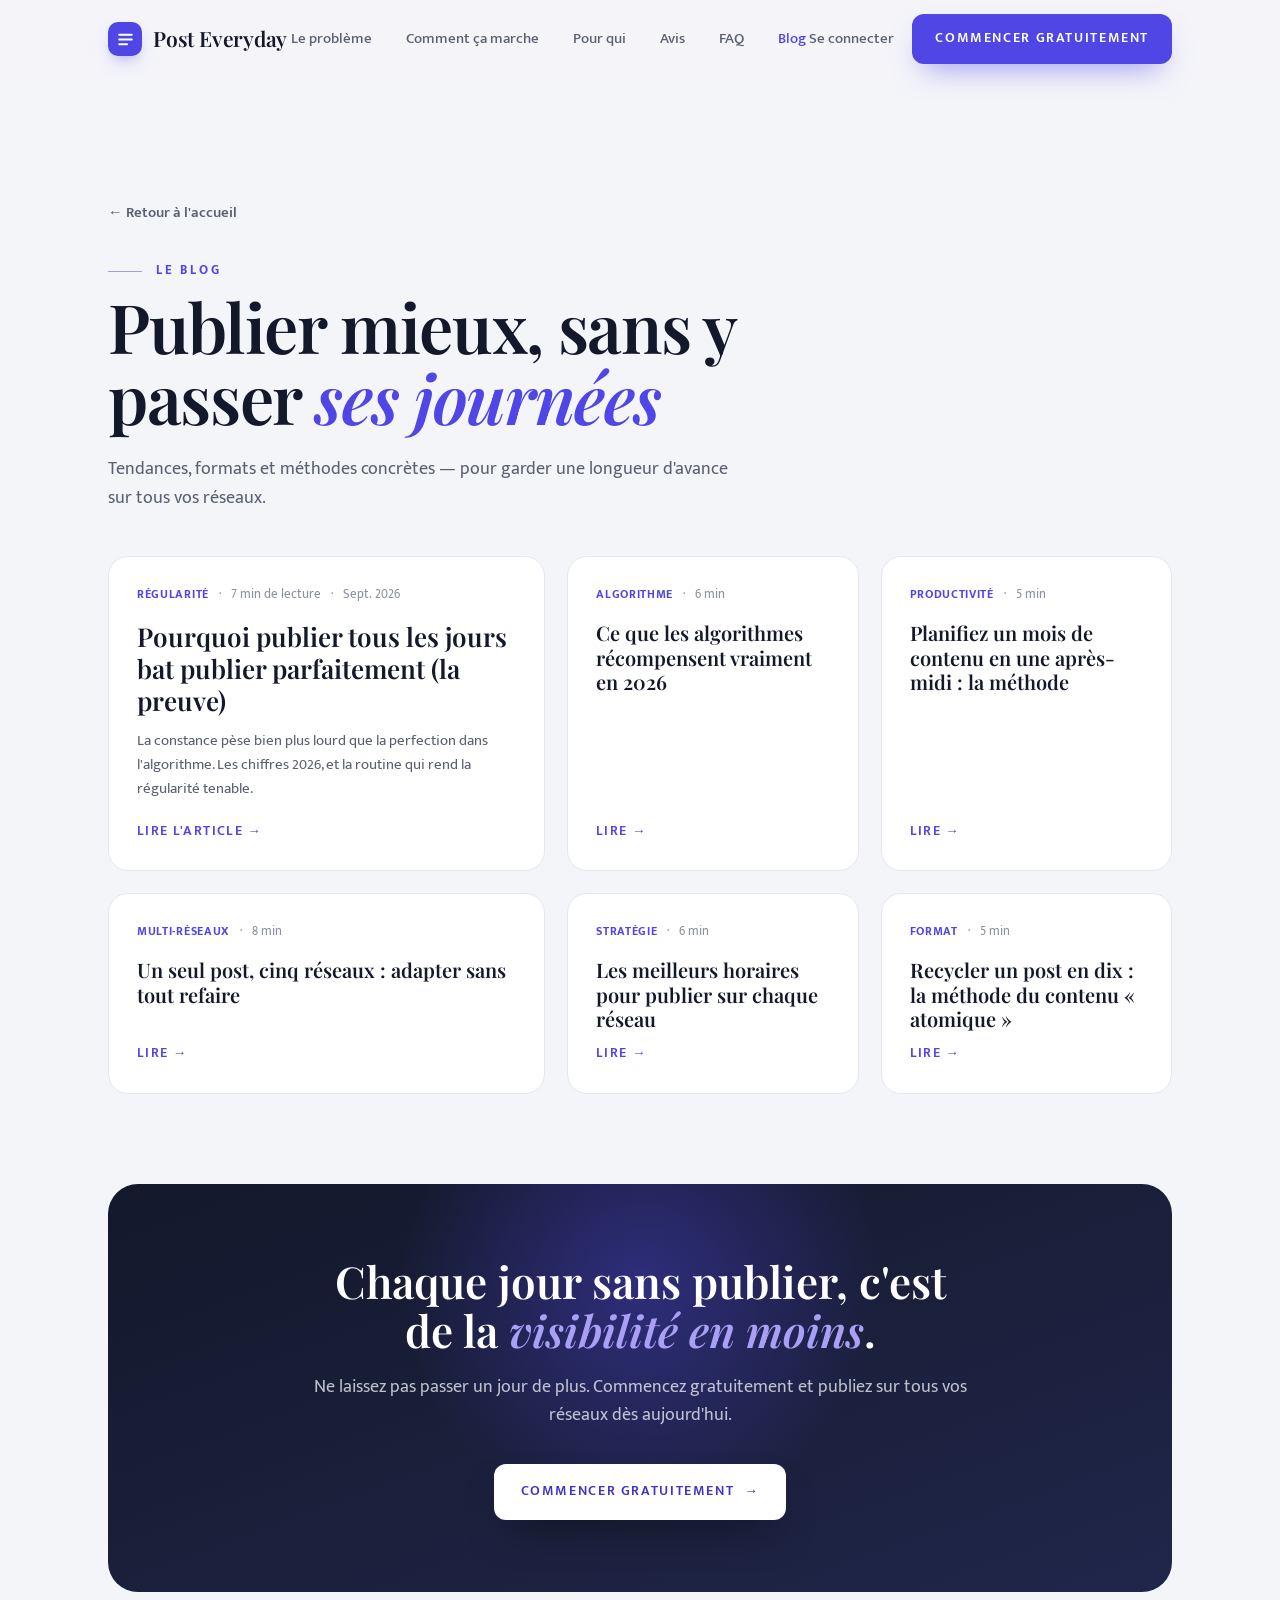
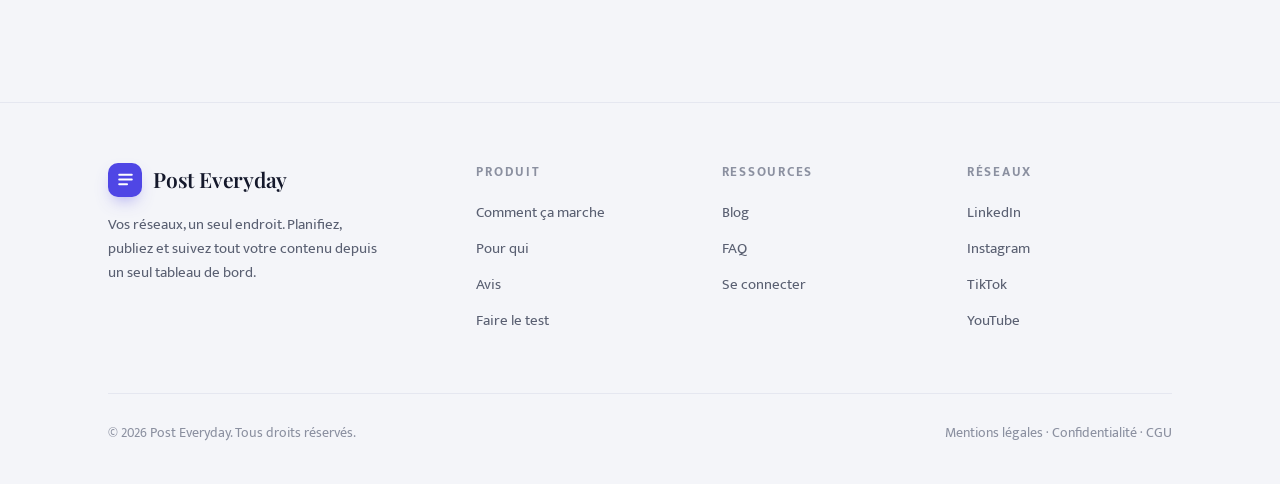
==== blog.html @ 92d1ff45 "Blog: page dediee blog.html + CSS partage (styles.css)" ====
<!DOCTYPE html>
<html lang="fr">
<head>
<meta charset="UTF-8" />
<meta name="viewport" content="width=device-width, initial-scale=1.0" />
<title>Le blog | Post Everyday</title>
<meta name="description" content="Tendances, formats et méthodes concrètes pour publier mieux sur tous vos réseaux — sans y passer vos journées. Le blog de Post Everyday." />
<link rel="preconnect" href="https://fonts.googleapis.com">
<link rel="preconnect" href="https://fonts.gstatic.com" crossorigin>
<link href="https://fonts.googleapis.com/css2?family=Playfair+Display:ital,wght@0,400;0,500;0,600;0,700;1,400;1,500;1,600&family=Mukta+Mahee:wght@300;400;500;600;700&display=swap" rel="stylesheet">
<link rel="stylesheet" href="styles.css" />
</head>
<body>

<!-- NAVBAR -->
<header class="nav" id="nav">
  <div class="wrap nav-inner">
    <a href="index.html" class="logo">
      <span class="mark"><svg viewBox="0 0 24 24" fill="none"><path d="M4 12h16M4 6h16M4 18h10" stroke="currentColor" stroke-width="2.4" stroke-linecap="round"/></svg></span>
      Post Everyday
    </a>
    <nav class="links">
      <a href="index.html#freins">Le problème</a>
      <a href="index.html#comment">Comment ça marche</a>
      <a href="index.html#pourqui">Pour qui</a>
      <a href="index.html#avis">Avis</a>
      <a href="index.html#faq">FAQ</a>
      <a href="blog.html" class="active">Blog</a>
    </nav>
    <div class="nav-cta">
      <a href="https://planning.meninbot.com/" class="login" style="font-size:15px;color:var(--muted);font-weight:500">Se connecter</a>
      <a href="https://planning.meninbot.com/" class="btn btn-primary">Commencer gratuitement</a>
    </div>
  </div>
</header>

<!-- BLOG -->
<main class="page-main">
  <div class="wrap">
    <a href="index.html" class="back-link">← Retour à l'accueil</a>

    <div class="blog-head">
      <span class="eyebrow">Le blog</span>
      <h1 class="title">Publier mieux, sans y passer <em>ses journées</em></h1>
      <p class="lead">Tendances, formats et méthodes concrètes — pour garder une longueur d'avance sur tous vos réseaux.</p>
    </div>

    <div class="blog-page-grid">
      <div class="bcard feat">
        <div class="bmeta"><span class="cat">Régularité</span> · <span>7 min de lecture</span> · <span>Sept. 2026</span></div>
        <h3>Pourquoi publier tous les jours bat publier parfaitement (la preuve)</h3>
        <p>La constance pèse bien plus lourd que la perfection dans l'algorithme. Les chiffres 2026, et la routine qui rend la régularité tenable.</p>
        <a href="#" class="read">Lire l'article →</a>
      </div>
      <div class="bcard">
        <div class="bmeta"><span class="cat">Algorithme</span> · <span>6 min</span></div>
        <h3>Ce que les algorithmes récompensent vraiment en 2026</h3>
        <a href="#" class="read" style="margin-top:auto">Lire →</a>
      </div>
      <div class="bcard">
        <div class="bmeta"><span class="cat">Productivité</span> · <span>5 min</span></div>
        <h3>Planifiez un mois de contenu en une après-midi : la méthode</h3>
        <a href="#" class="read" style="margin-top:auto">Lire →</a>
      </div>
      <div class="bcard">
        <div class="bmeta"><span class="cat">Multi-réseaux</span> · <span>8 min</span></div>
        <h3>Un seul post, cinq réseaux : adapter sans tout refaire</h3>
        <a href="#" class="read" style="margin-top:auto">Lire →</a>
      </div>
      <div class="bcard">
        <div class="bmeta"><span class="cat">Stratégie</span> · <span>6 min</span></div>
        <h3>Les meilleurs horaires pour publier sur chaque réseau</h3>
        <a href="#" class="read" style="margin-top:auto">Lire →</a>
      </div>
      <div class="bcard">
        <div class="bmeta"><span class="cat">Format</span> · <span>5 min</span></div>
        <h3>Recycler un post en dix : la méthode du contenu « atomique »</h3>
        <a href="#" class="read" style="margin-top:auto">Lire →</a>
      </div>
    </div>
  </div>
</main>

<!-- FINAL CTA -->
<section class="final">
  <div class="wrap">
    <div class="final-card">
      <div class="glow2"></div>
      <div class="inner">
        <h2>Chaque jour sans publier, c'est de la <em>visibilité en moins</em>.</h2>
        <p>Ne laissez pas passer un jour de plus. Commencez gratuitement et publiez sur tous vos réseaux dès aujourd'hui.</p>
        <a href="https://planning.meninbot.com/" class="btn btn-primary">Commencer gratuitement <span class="arrow">→</span></a>
      </div>
    </div>
  </div>
</section>

<!-- FOOTER -->
<footer>
  <div class="wrap">
    <div class="foot-top">
      <div class="foot-brand">
        <a href="index.html" class="logo">
          <span class="mark"><svg viewBox="0 0 24 24" fill="none"><path d="M4 12h16M4 6h16M4 18h10" stroke="currentColor" stroke-width="2.4" stroke-linecap="round"/></svg></span>
          Post Everyday
        </a>
        <p>Vos réseaux, un seul endroit. Planifiez, publiez et suivez tout votre contenu depuis un seul tableau de bord.</p>
      </div>
      <div class="fcol">
        <h4>Produit</h4>
        <a href="index.html#comment">Comment ça marche</a>
        <a href="index.html#pourqui">Pour qui</a>
        <a href="index.html#avis">Avis</a>
        <a href="index.html#test">Faire le test</a>
      </div>
      <div class="fcol">
        <h4>Ressources</h4>
        <a href="blog.html">Blog</a>
        <a href="index.html#faq">FAQ</a>
        <a href="https://planning.meninbot.com/">Se connecter</a>
      </div>
      <div class="fcol">
        <h4>Réseaux</h4>
        <a href="#">LinkedIn</a>
        <a href="#">Instagram</a>
        <a href="#">TikTok</a>
        <a href="#">YouTube</a>
      </div>
    </div>
    <div class="foot-bottom">
      <span>© 2026 Post Everyday. Tous droits réservés.</span>
      <span>Mentions légales · Confidentialité · CGU</span>
    </div>
  </div>
</footer>

<script>
  const nav=document.getElementById('nav');
  addEventListener('scroll',()=>nav.classList.toggle('scrolled',scrollY>10));
</script>
</body>
</html>
---- styles.css ----
:root{
    --bg:#F4F5F9;
    --surface:#FFFFFF;
    --ink:#14182B;
    --muted:#5A6072;
    --muted-2:#8B90A0;
    --line:#E5E7F0;
    --line-strong:#D5D8E6;
    --accent:#4F46E5;
    --accent-deep:#3B34C9;
    --accent-soft:#EEEDFD;
    --accent-tint:#F5F5FF;
    --radius:20px;
    --radius-sm:14px;
    --shadow:0 24px 60px -30px rgba(30,32,80,.28);
    --shadow-soft:0 12px 34px -22px rgba(30,32,80,.35);
    --maxw:1120px;
  }
  *{box-sizing:border-box;margin:0;padding:0}
  html{scroll-behavior:smooth}
  body{
    background:var(--bg);
    color:var(--ink);
    font-family:"Mukta Mahee",-apple-system,BlinkMacSystemFont,"Segoe UI",sans-serif;
    font-size:17px;
    line-height:1.6;
    -webkit-font-smoothing:antialiased;
    overflow-x:hidden;
  }
  .serif{font-family:"Playfair Display",Georgia,serif}
  .wrap{max-width:var(--maxw);margin:0 auto;padding:0 28px}
  a{color:inherit;text-decoration:none}
  img{max-width:100%}

  /* ============ eyebrow / section headings ============ */
  .eyebrow{
    display:inline-flex;align-items:center;gap:14px;
    font-size:12.5px;font-weight:700;letter-spacing:.22em;text-transform:uppercase;
    color:var(--accent);
  }
  .eyebrow::before{content:"";width:34px;height:1.5px;background:var(--accent);opacity:.5}
  .eyebrow.center{justify-content:center}
  h2.title{
    font-family:"Playfair Display",serif;font-weight:600;
    font-size:clamp(30px,4.4vw,50px);line-height:1.08;letter-spacing:-.01em;
    margin:20px 0 18px;
  }
  h2.title em{font-style:italic;color:var(--accent)}
  .lead{color:var(--muted);font-size:18px;max-width:640px}
  .section{padding:96px 0}
  .center{text-align:center}
  .center .lead{margin-left:auto;margin-right:auto}

  /* ============ buttons ============ */
  .btn{
    display:inline-flex;align-items:center;gap:10px;
    font-weight:600;font-size:13.5px;letter-spacing:.12em;text-transform:uppercase;
    padding:16px 26px;border-radius:12px;cursor:pointer;border:1px solid transparent;
    transition:transform .15s ease,box-shadow .2s ease,background .2s ease;
  }
  .btn-primary{background:var(--accent);color:#fff;box-shadow:0 14px 30px -12px rgba(79,70,229,.6)}
  .btn-primary:hover{background:var(--accent-deep);transform:translateY(-2px);box-shadow:0 18px 38px -12px rgba(79,70,229,.7)}
  .btn-ghost{background:transparent;color:var(--ink);border-color:var(--line-strong)}
  .btn-ghost:hover{border-color:var(--accent);color:var(--accent);transform:translateY(-2px)}
  .btn .arrow{transition:transform .2s ease}
  .btn:hover .arrow{transform:translateX(4px)}

  /* ============ navbar ============ */
  header.nav{position:sticky;top:0;z-index:50;background:rgba(244,245,249,.82);backdrop-filter:blur(14px);border-bottom:1px solid transparent;transition:border-color .3s,background .3s}
  header.nav.scrolled{border-color:var(--line);background:rgba(244,245,249,.92)}
  .nav-inner{display:flex;align-items:center;justify-content:space-between;height:78px}
  .logo{display:flex;align-items:center;gap:11px;font-family:"Playfair Display",serif;font-weight:600;font-size:21px;letter-spacing:-.01em}
  .logo .mark{width:34px;height:34px;border-radius:10px;background:var(--accent);display:grid;place-items:center;color:#fff;box-shadow:0 8px 18px -8px rgba(79,70,229,.7)}
  .logo .mark svg{width:19px;height:19px}
  nav.links{display:flex;gap:34px}
  nav.links a{font-size:15px;color:var(--muted);font-weight:500;transition:color .18s}
  nav.links a:hover{color:var(--ink)}
  .nav-cta{display:flex;align-items:center;gap:18px}
  .nav-cta .btn{padding:13px 22px}
  .menu-btn{display:none;background:none;border:0;cursor:pointer;color:var(--ink)}
  @media(max-width:900px){nav.links{display:none}.nav-cta .login{display:none}}

  /* ============ hero ============ */
  .hero{position:relative;padding:70px 0 84px;text-align:center;overflow:hidden}
  .hero-bg{position:absolute;inset:0;z-index:0;pointer-events:none;display:grid;place-items:center}
  .hero-bg .glow{position:absolute;width:760px;height:760px;border-radius:50%;
    background:radial-gradient(circle,rgba(79,70,229,.14),rgba(79,70,229,0) 62%)}
  .ring{position:absolute;border-radius:50%;border:1.4px dashed rgba(79,70,229,.16)}
  .ring.r1{width:420px;height:420px}
  .ring.r2{width:660px;height:660px;opacity:.75}
  .ring.r3{width:920px;height:920px;opacity:.5}
  .ring.r4{width:1200px;height:1200px;opacity:.32}
  .hero-inner{position:relative;z-index:1;max-width:840px;margin:0 auto}
  .rating{display:inline-flex;align-items:center;gap:10px;background:var(--surface);border:1px solid var(--line);
    border-radius:40px;padding:9px 18px 9px 12px;font-size:14px;color:var(--muted);box-shadow:var(--shadow-soft)}
  .rating .g{width:22px;height:22px;border-radius:50%;display:grid;place-items:center;background:#fff;border:1px solid var(--line);font-weight:700;font-size:13px;font-family:"Playfair Display",serif}
  .rating b{color:var(--ink);font-weight:600}
  .rating .stars{color:#f5a623;letter-spacing:1px}
  .badge-line{margin:26px 0 8px;display:inline-flex;align-items:center;gap:12px;font-size:12.5px;font-weight:700;letter-spacing:.2em;text-transform:uppercase;color:var(--accent)}
  .badge-line::before,.badge-line::after{content:"";width:26px;height:1.5px;background:var(--accent);opacity:.4}
  h1{font-family:"Playfair Display",serif;font-weight:600;font-size:clamp(38px,6vw,68px);line-height:1.04;letter-spacing:-.02em;margin:10px 0 22px}
  h1 em{font-style:italic;color:var(--accent)}
  .hero p.sub{font-size:20px;color:var(--muted);max-width:600px;margin:0 auto 26px}
  .networks{display:flex;align-items:center;justify-content:center;gap:10px;flex-wrap:wrap;margin-bottom:34px;color:var(--muted-2);font-size:15px;font-weight:600}
  .networks .net{display:inline-flex;align-items:center;gap:7px;color:var(--muted)}
  .networks .net svg{width:18px;height:18px}
  .networks .dot{color:var(--line-strong)}
  .hero-cta{display:flex;gap:14px;justify-content:center;flex-wrap:wrap}
  .fineprint{margin-top:22px;font-size:12.5px;font-weight:600;letter-spacing:.16em;text-transform:uppercase;color:var(--muted-2)}
  .fineprint b{color:var(--accent)}
  .trust{margin-top:40px;font-size:15px;color:var(--muted)}
  .trust b{color:var(--ink);font-weight:600}

  /* ============ testimonials ============ */
  .tsection{padding:40px 0 96px}
  .marquee{margin-top:44px;position:relative;-webkit-mask-image:linear-gradient(90deg,transparent,#000 6%,#000 94%,transparent);mask-image:linear-gradient(90deg,transparent,#000 6%,#000 94%,transparent)}
  .track{display:flex;gap:22px;width:max-content;animation:scroll 46s linear infinite}
  .marquee:hover .track{animation-play-state:paused}
  @keyframes scroll{to{transform:translateX(-50%)}}
  .tcard{width:360px;flex:0 0 360px;background:var(--surface);border:1px solid var(--line);border-radius:var(--radius);padding:28px;box-shadow:var(--shadow-soft)}
  .tcard .stars{color:var(--accent);font-size:14px;letter-spacing:2px;margin-bottom:16px}
  .tcard blockquote{font-size:16px;line-height:1.6;color:var(--ink);margin-bottom:20px}
  .tcard .tag{font-size:11px;font-weight:700;letter-spacing:.12em;text-transform:uppercase;color:var(--accent);background:var(--accent-soft);padding:6px 11px;border-radius:8px;display:inline-block;margin-bottom:18px}
  .tcard .who{display:flex;align-items:center;gap:12px;border-top:1px solid var(--line);padding-top:16px}
  .tcard .av{width:40px;height:40px;border-radius:50%;background:linear-gradient(135deg,var(--accent),#8b83f0);display:grid;place-items:center;color:#fff;font-weight:700;font-family:"Playfair Display",serif}
  .tcard .who .n{font-weight:600;font-size:15px}
  .tcard .who .r{font-size:13px;color:var(--muted-2)}

  /* ============ freins ============ */
  .grid-3{display:grid;grid-template-columns:repeat(3,1fr);gap:22px;margin-top:52px}
  .frein{background:var(--surface);border:1px solid var(--line);border-radius:var(--radius);padding:34px 30px;transition:transform .2s,box-shadow .2s,border-color .2s}
  .frein:hover{transform:translateY(-4px);box-shadow:var(--shadow);border-color:var(--line-strong)}
  .frein .top{display:flex;align-items:center;justify-content:space-between;margin-bottom:26px}
  .frein .num{font-family:"Playfair Display",serif;font-style:italic;font-size:40px;color:var(--accent)}
  .frein .cat{font-size:11px;font-weight:700;letter-spacing:.18em;text-transform:uppercase;color:var(--muted-2)}
  .frein h3{font-family:"Playfair Display",serif;font-weight:600;font-size:22px;line-height:1.2;margin-bottom:14px}
  .frein p{color:var(--muted);font-size:15.5px}
  .frein p b{color:var(--ink);font-weight:600}

  /* ============ approche / comparison ============ */
  .compare{display:grid;grid-template-columns:1fr 1fr;gap:24px;margin-top:52px}
  .col{border-radius:24px;padding:36px 34px}
  .col.bad{background:var(--surface);border:1px solid var(--line)}
  .col.good{background:linear-gradient(160deg,#F3F2FF,#E8E6FC);border:1px solid #D9D6F7;box-shadow:var(--shadow)}
  .col .chead{display:flex;align-items:center;gap:13px;margin-bottom:26px}
  .col .ci{width:34px;height:34px;border-radius:50%;display:grid;place-items:center;flex:0 0 34px}
  .col.bad .ci{background:#F0F1F5;color:var(--muted-2)}
  .col.good .ci{background:var(--accent);color:#fff}
  .col .chead h3{font-size:19px;font-weight:600}
  .col ul{list-style:none;display:flex;flex-direction:column;gap:16px}
  .col li{display:flex;align-items:flex-start;gap:12px;font-size:16px}
  .col.bad li{color:var(--muted)}
  .col.good li{color:var(--ink);font-weight:500}
  .col li svg{width:18px;height:18px;flex:0 0 18px;margin-top:3px}
  .col.bad li svg{color:var(--muted-2)}
  .col.good li svg{color:var(--accent)}

  /* ============ comment ça marche ============ */
  .steps{margin-top:52px;display:flex;flex-direction:column;gap:0}
  .step{display:grid;grid-template-columns:120px 1fr;gap:30px;padding:34px 0;border-top:1px solid var(--line);align-items:start}
  .step:last-child{border-bottom:1px solid var(--line)}
  .step .idx{font-family:"Playfair Display",serif;font-size:30px;color:var(--accent);font-weight:600}
  .step .idx .cat{display:block;font-family:"Mukta Mahee",sans-serif;font-size:11px;font-weight:700;letter-spacing:.16em;text-transform:uppercase;color:var(--muted-2);margin-top:8px}
  .step h3{font-family:"Playfair Display",serif;font-weight:600;font-size:24px;margin-bottom:10px}
  .step p{color:var(--muted);max-width:640px}

  /* ============ pour qui ============ */
  .audience{display:grid;grid-template-columns:repeat(3,1fr);gap:22px;margin-top:52px}
  .acard{background:var(--surface);border:1px solid var(--line);border-radius:var(--radius);padding:30px;transition:transform .2s,box-shadow .2s}
  .acard:hover{transform:translateY(-4px);box-shadow:var(--shadow)}
  .acard .an{font-family:"Playfair Display",serif;font-style:italic;color:var(--accent);font-size:22px;margin-bottom:14px}
  .acard h3{font-size:19px;font-weight:600;margin-bottom:6px}
  .acard .prob{color:var(--muted-2);font-size:14.5px;font-style:italic;margin-bottom:14px}
  .acard p{color:var(--muted);font-size:15px;margin-bottom:20px}
  .acard .out{display:inline-flex;align-items:center;gap:9px;font-size:13.5px;font-weight:600;color:var(--accent);background:var(--accent-soft);padding:9px 14px;border-radius:10px}
  .acard .out svg{width:15px;height:15px}

  /* ============ interactive stepper ============ */
  .quiz-sec{padding:96px 0}
  .quiz{max-width:720px;margin:44px auto 0;background:var(--surface);border:1px solid var(--line);border-radius:26px;padding:44px;box-shadow:var(--shadow)}
  .qbar{height:6px;background:var(--line);border-radius:20px;overflow:hidden;margin-bottom:10px}
  .qbar span{display:block;height:100%;background:var(--accent);border-radius:20px;transition:width .4s ease;width:25%}
  .qstep-label{font-size:12px;font-weight:700;letter-spacing:.18em;text-transform:uppercase;color:var(--accent);margin-bottom:22px}
  .qquestion{font-family:"Playfair Display",serif;font-size:27px;font-weight:600;margin-bottom:26px}
  .qopts{display:grid;grid-template-columns:1fr 1fr;gap:14px}
  .qopt{text-align:left;background:var(--surface);border:1px solid var(--line-strong);border-radius:14px;padding:18px 20px;font-size:16px;font-weight:500;cursor:pointer;color:var(--ink);transition:all .16s;display:flex;align-items:center;justify-content:space-between}
  .qopt:hover{border-color:var(--accent);background:var(--accent-tint);transform:translateY(-2px)}
  .qopt .chev{color:var(--muted-2);transition:transform .16s}
  .qopt:hover .chev{color:var(--accent);transform:translateX(3px)}
  .qfoot{margin-top:24px;font-size:13px;color:var(--muted-2);text-align:center}
  .qdone{text-align:center}
  .qdone .check{width:66px;height:66px;border-radius:50%;background:var(--accent-soft);color:var(--accent);display:grid;place-items:center;margin:0 auto 22px}
  .qdone h3{font-family:"Playfair Display",serif;font-size:30px;font-weight:600;margin-bottom:12px}
  .qdone p{color:var(--muted);max-width:440px;margin:0 auto 26px}

  /* ============ faq ============ */
  .faq{max-width:820px;margin:52px auto 0}
  .faq-item{border-bottom:1px solid var(--line)}
  .faq-q{width:100%;text-align:left;background:none;border:0;cursor:pointer;padding:24px 0;display:flex;align-items:center;justify-content:space-between;gap:20px;font-size:18px;font-weight:600;color:var(--ink);font-family:inherit}
  .faq-q .ic{flex:0 0 26px;width:26px;height:26px;border-radius:50%;background:var(--accent-soft);color:var(--accent);display:grid;place-items:center;transition:transform .25s;font-size:20px;line-height:1}
  .faq-item.open .faq-q .ic{transform:rotate(45deg)}
  .faq-a{max-height:0;overflow:hidden;transition:max-height .3s ease}
  .faq-a p{padding:0 0 24px;color:var(--muted);max-width:700px}

  /* ============ blog ============ */
  .blog-grid{display:grid;grid-template-columns:1.5fr 1fr 1fr;gap:22px;margin-top:52px}
  .bcard{background:var(--surface);border:1px solid var(--line);border-radius:var(--radius);padding:28px;display:flex;flex-direction:column;transition:transform .2s,box-shadow .2s}
  .bcard:hover{transform:translateY(-4px);box-shadow:var(--shadow)}
  .bcard.feat{grid-row:span 1}
  .bmeta{display:flex;gap:10px;align-items:center;font-size:12.5px;color:var(--muted-2);margin-bottom:16px;flex-wrap:wrap}
  .bmeta .cat{color:var(--accent);font-weight:700;letter-spacing:.06em;text-transform:uppercase;font-size:11.5px}
  .bcard h3{font-family:"Playfair Display",serif;font-weight:600;font-size:20px;line-height:1.22;margin-bottom:12px}
  .bcard.feat h3{font-size:26px}
  .bcard p{color:var(--muted);font-size:15px;margin-bottom:20px;flex:1}
  .bcard .read{font-size:13.5px;font-weight:600;letter-spacing:.1em;text-transform:uppercase;color:var(--accent);display:inline-flex;align-items:center;gap:8px}

  /* ============ final cta ============ */
  .final{padding:70px 0 110px}
  .final-card{background:linear-gradient(160deg,var(--ink),#20264a);border-radius:30px;padding:72px 40px;text-align:center;color:#fff;position:relative;overflow:hidden}
  .final-card .glow2{position:absolute;width:520px;height:520px;border-radius:50%;background:radial-gradient(circle,rgba(79,70,229,.4),transparent 65%);top:-160px;left:50%;transform:translateX(-50%);pointer-events:none}
  .final-card .inner{position:relative;z-index:1;max-width:660px;margin:0 auto}
  .final-card h2{font-family:"Playfair Display",serif;font-weight:600;font-size:clamp(28px,4vw,44px);line-height:1.12;margin-bottom:18px}
  .final-card h2 em{font-style:italic;color:#a99ff5}
  .final-card p{color:rgba(255,255,255,.72);font-size:18px;margin-bottom:34px}
  .final-card .btn-primary{background:#fff;color:var(--accent-deep);box-shadow:0 20px 40px -16px rgba(0,0,0,.5)}
  .final-card .btn-primary:hover{background:#f0efff}

  /* ============ footer ============ */
  footer{border-top:1px solid var(--line);padding:60px 0 40px}
  .foot-top{display:grid;grid-template-columns:1.6fr 1fr 1fr 1fr;gap:40px;margin-bottom:48px}
  .foot-brand .logo{margin-bottom:16px}
  .foot-brand p{color:var(--muted);font-size:15px;max-width:280px}
  .fcol h4{font-size:12.5px;font-weight:700;letter-spacing:.14em;text-transform:uppercase;color:var(--muted-2);margin-bottom:18px}
  .fcol a{display:block;color:var(--muted);font-size:15px;margin-bottom:12px;transition:color .16s}
  .fcol a:hover{color:var(--accent)}
  .foot-bottom{display:flex;justify-content:space-between;align-items:center;border-top:1px solid var(--line);padding-top:28px;color:var(--muted-2);font-size:14px;flex-wrap:wrap;gap:14px}

  @media(max-width:900px){
    .grid-3,.audience,.blog-grid,.compare{grid-template-columns:1fr}
    .foot-top{grid-template-columns:1fr 1fr}
    .step{grid-template-columns:1fr}
    .qopts{grid-template-columns:1fr}
    .section{padding:72px 0}
  }
  @media(max-width:560px){
    .foot-top{grid-template-columns:1fr}
    .quiz{padding:28px}
    .final-card{padding:48px 24px}
  }

/* ============ page interne (blog) ============ */
.page-main{padding-top:120px;padding-bottom:20px}
.back-link{display:inline-flex;align-items:center;gap:8px;font-size:14.5px;font-weight:600;color:var(--muted);transition:color .16s}
.back-link:hover{color:var(--accent)}
.blog-head{max-width:660px;margin:28px 0 4px}
nav.links a.active{color:var(--accent)}
.blog-page-grid{display:grid;grid-template-columns:1.5fr 1fr 1fr;gap:22px;margin-top:44px}
@media(max-width:900px){.page-main{padding-top:100px}.blog-page-grid{grid-template-columns:1fr}}
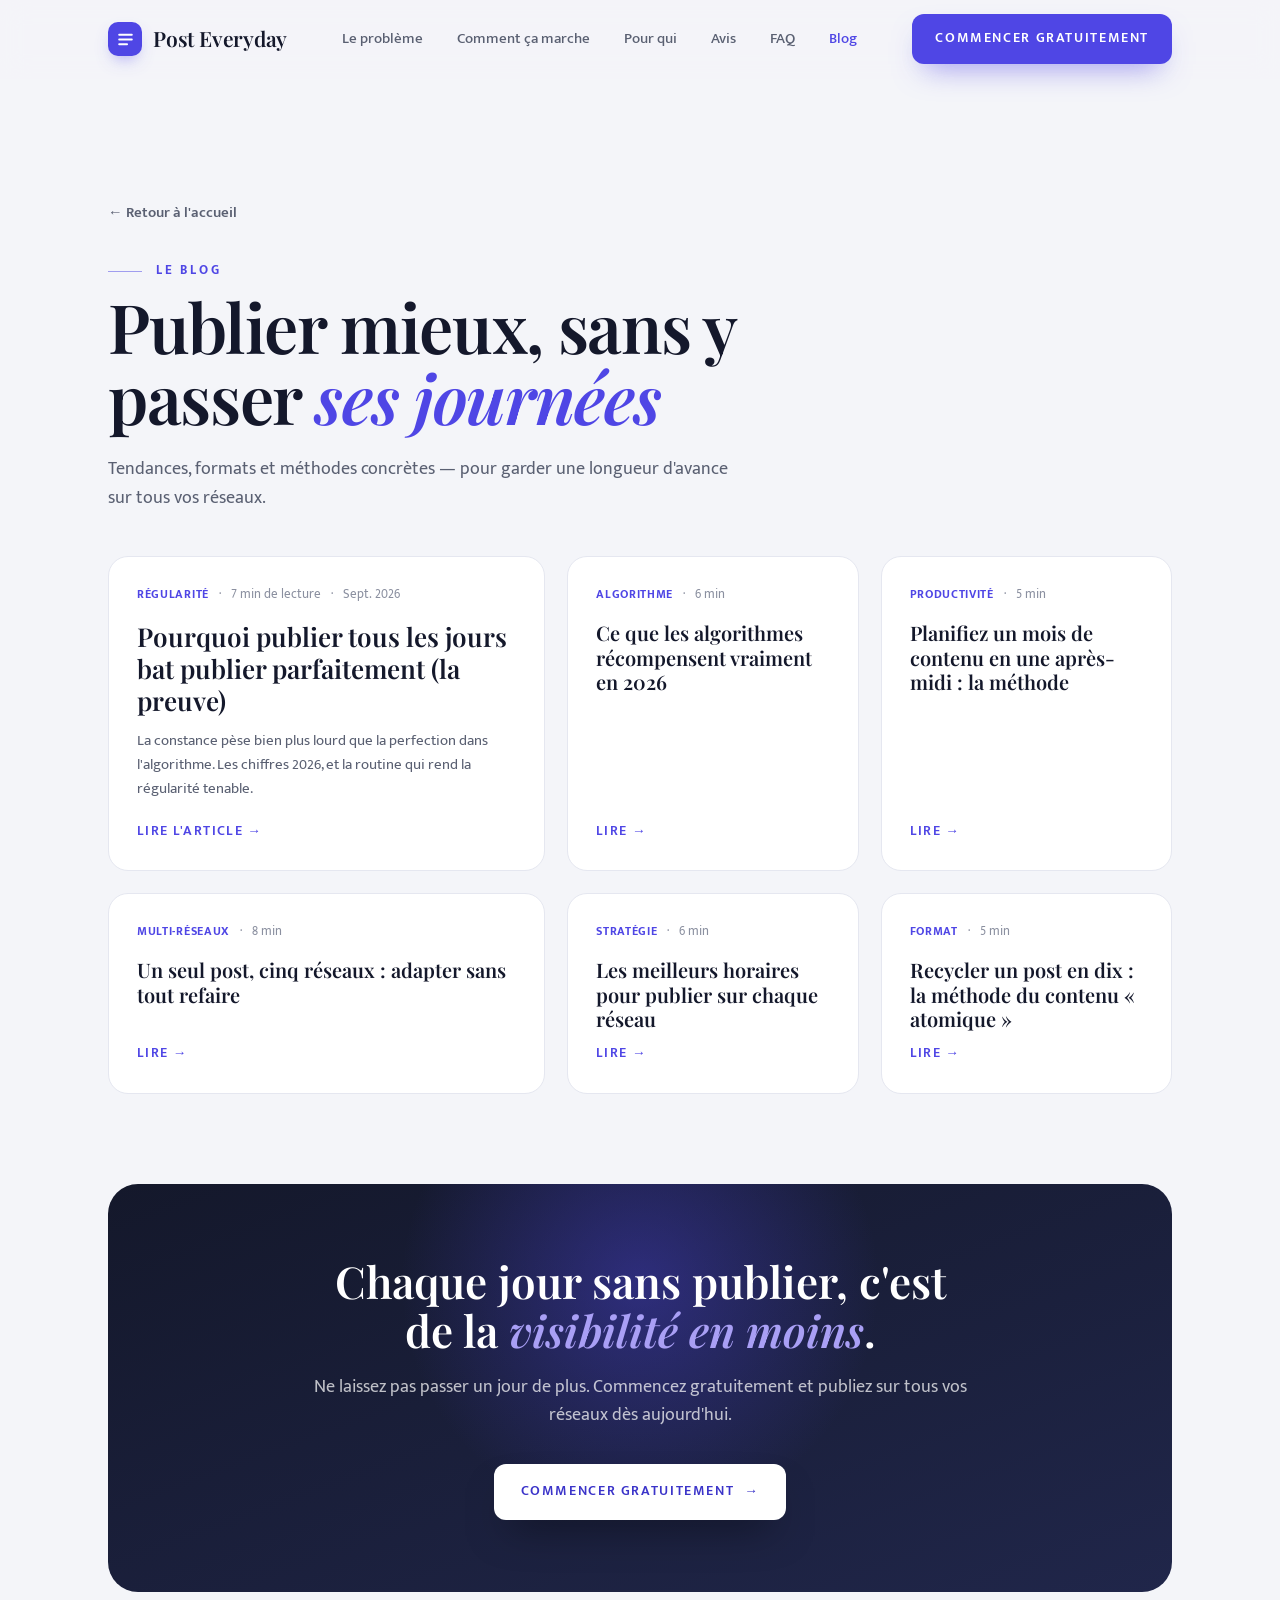
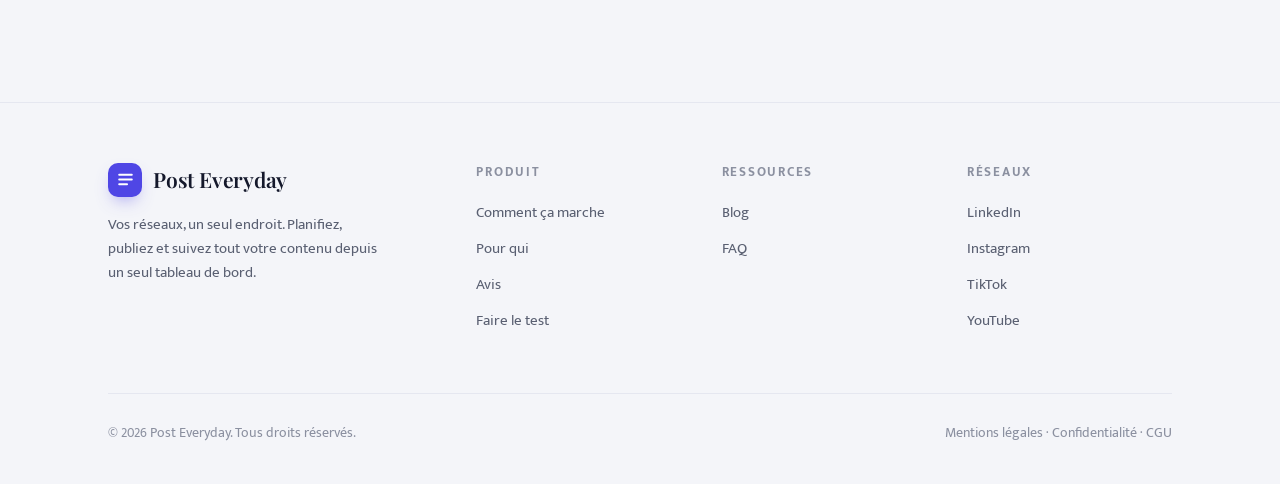
==== commit ee681722: "Retire l'onglet 'Se connecter' (nav + footer)" ====
--- a/blog.html
+++ b/blog.html
@@ -28,7 +28,6 @@
       <a href="blog.html" class="active">Blog</a>
     </nav>
     <div class="nav-cta">
-      <a href="https://planning.meninbot.com/" class="login" style="font-size:15px;color:var(--muted);font-weight:500">Se connecter</a>
       <a href="https://planning.meninbot.com/" class="btn btn-primary">Commencer gratuitement</a>
     </div>
   </div>
@@ -117,7 +116,6 @@
         <h4>Ressources</h4>
         <a href="blog.html">Blog</a>
         <a href="index.html#faq">FAQ</a>
-        <a href="https://planning.meninbot.com/">Se connecter</a>
       </div>
       <div class="fcol">
         <h4>Réseaux</h4>
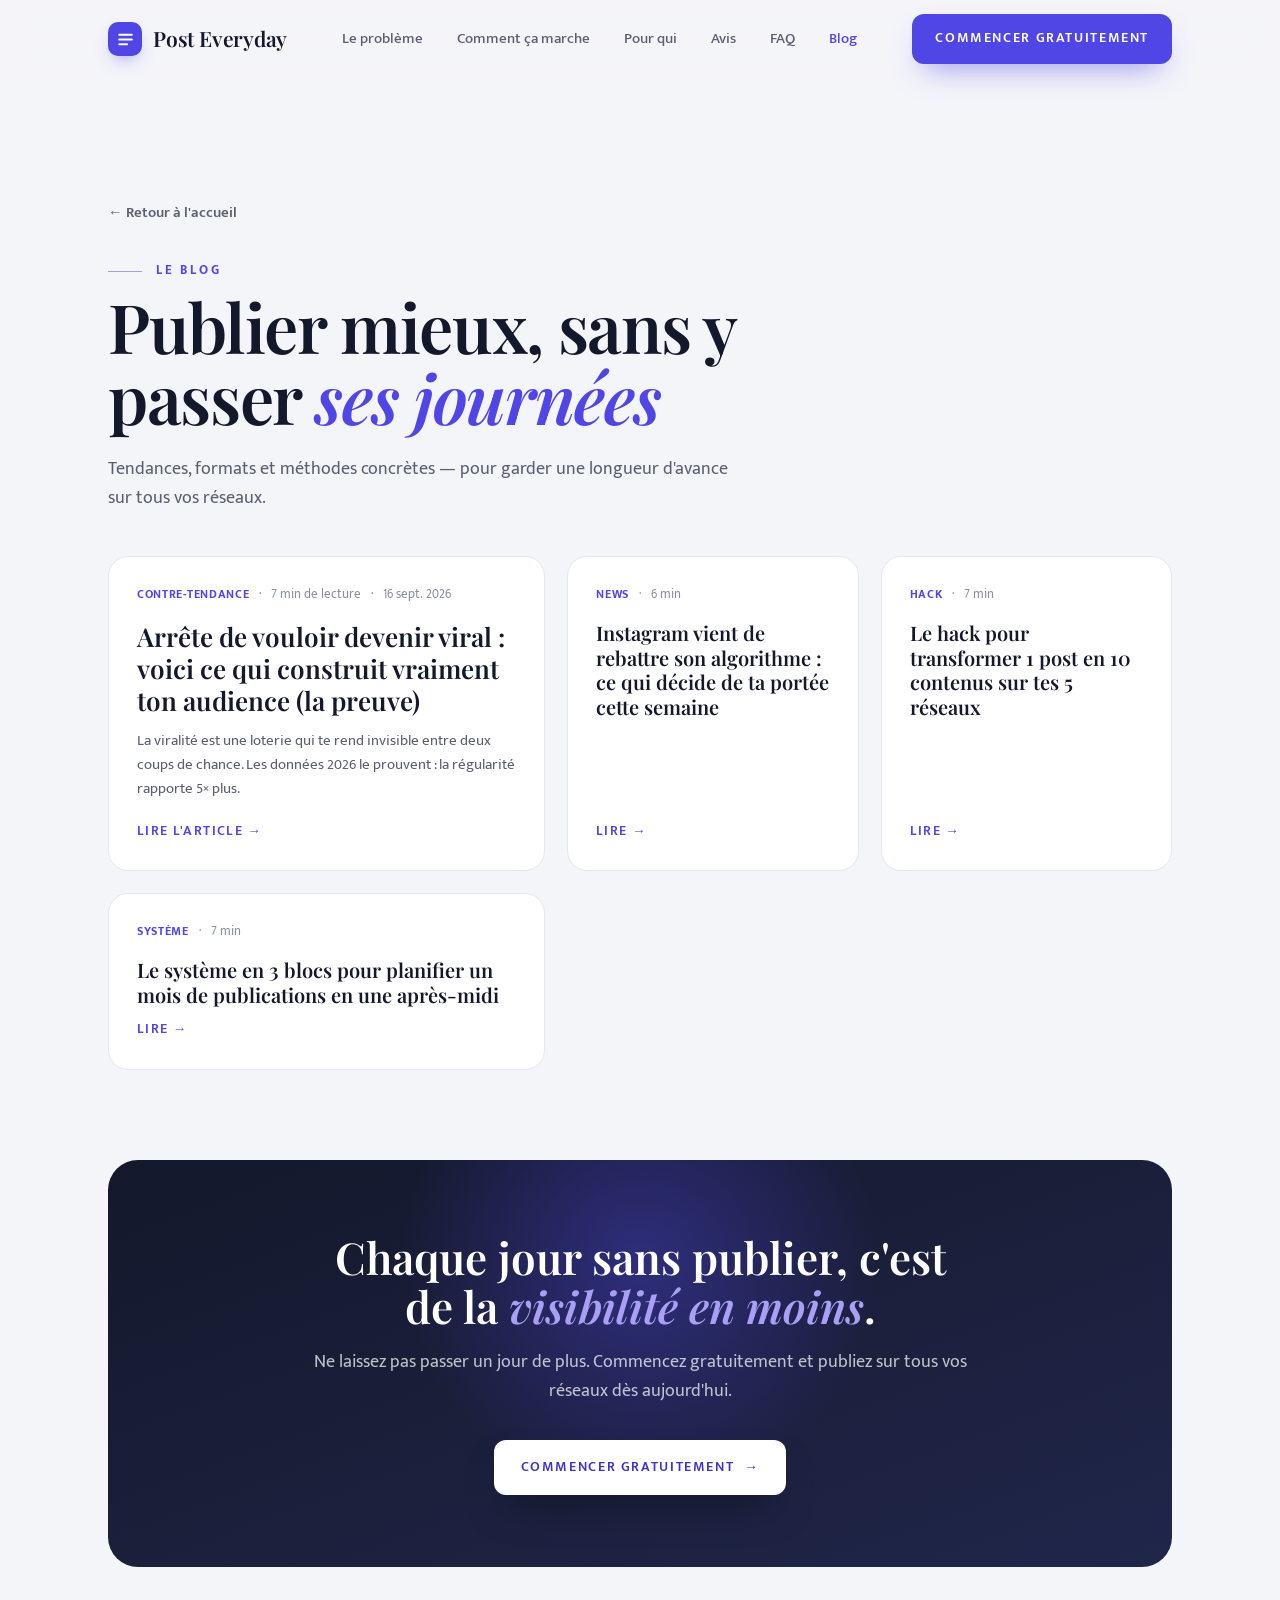
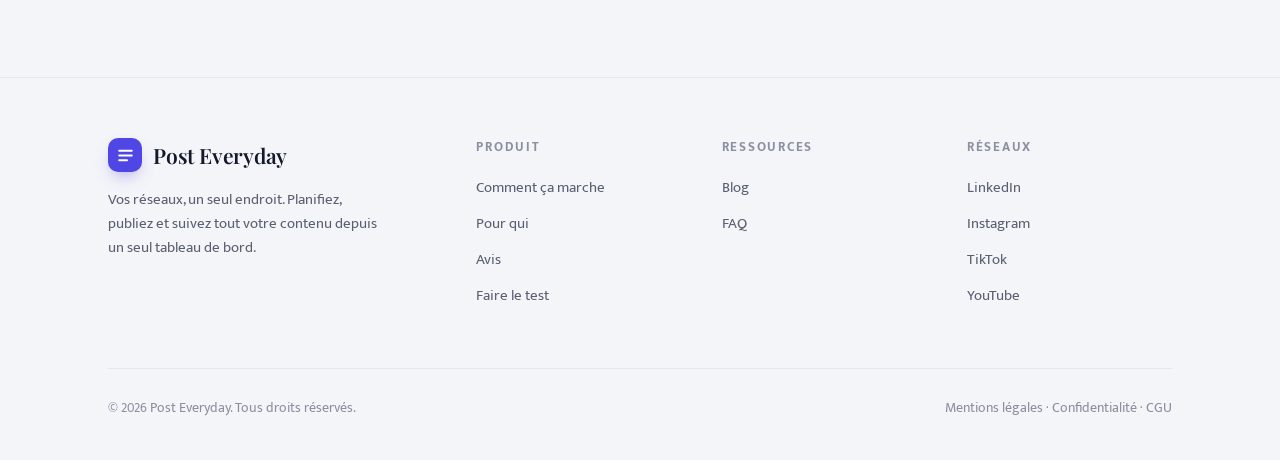
==== commit 0497a6e4: "Relie blog.html aux 4 articles" ====
--- a/blog.html
+++ b/blog.html
@@ -45,37 +45,27 @@
     </div>
 
     <div class="blog-page-grid">
-      <div class="bcard feat">
-        <div class="bmeta"><span class="cat">Régularité</span> · <span>7 min de lecture</span> · <span>Sept. 2026</span></div>
-        <h3>Pourquoi publier tous les jours bat publier parfaitement (la preuve)</h3>
-        <p>La constance pèse bien plus lourd que la perfection dans l'algorithme. Les chiffres 2026, et la routine qui rend la régularité tenable.</p>
-        <a href="#" class="read">Lire l'article →</a>
-      </div>
-      <div class="bcard">
-        <div class="bmeta"><span class="cat">Algorithme</span> · <span>6 min</span></div>
-        <h3>Ce que les algorithmes récompensent vraiment en 2026</h3>
-        <a href="#" class="read" style="margin-top:auto">Lire →</a>
-      </div>
-      <div class="bcard">
-        <div class="bmeta"><span class="cat">Productivité</span> · <span>5 min</span></div>
-        <h3>Planifiez un mois de contenu en une après-midi : la méthode</h3>
-        <a href="#" class="read" style="margin-top:auto">Lire →</a>
-      </div>
-      <div class="bcard">
-        <div class="bmeta"><span class="cat">Multi-réseaux</span> · <span>8 min</span></div>
-        <h3>Un seul post, cinq réseaux : adapter sans tout refaire</h3>
-        <a href="#" class="read" style="margin-top:auto">Lire →</a>
-      </div>
-      <div class="bcard">
-        <div class="bmeta"><span class="cat">Stratégie</span> · <span>6 min</span></div>
-        <h3>Les meilleurs horaires pour publier sur chaque réseau</h3>
-        <a href="#" class="read" style="margin-top:auto">Lire →</a>
-      </div>
-      <div class="bcard">
-        <div class="bmeta"><span class="cat">Format</span> · <span>5 min</span></div>
-        <h3>Recycler un post en dix : la méthode du contenu « atomique »</h3>
-        <a href="#" class="read" style="margin-top:auto">Lire →</a>
-      </div>
+      <a href="blog/arreter-de-vouloir-devenir-viral.html" class="bcard feat">
+        <div class="bmeta"><span class="cat">Contre-tendance</span> · <span>7 min de lecture</span> · <span>16 sept. 2026</span></div>
+        <h3>Arrête de vouloir devenir viral : voici ce qui construit vraiment ton audience (la preuve)</h3>
+        <p>La viralité est une loterie qui te rend invisible entre deux coups de chance. Les données 2026 le prouvent : la régularité rapporte 5× plus.</p>
+        <span class="read">Lire l'article →</span>
+      </a>
+      <a href="blog/instagram-nouvel-algo-2026.html" class="bcard">
+        <div class="bmeta"><span class="cat">News</span> · <span>6 min</span></div>
+        <h3>Instagram vient de rebattre son algorithme : ce qui décide de ta portée cette semaine</h3>
+        <span class="read" style="margin-top:auto">Lire →</span>
+      </a>
+      <a href="blog/recycler-un-post-en-dix.html" class="bcard">
+        <div class="bmeta"><span class="cat">Hack</span> · <span>7 min</span></div>
+        <h3>Le hack pour transformer 1 post en 10 contenus sur tes 5 réseaux</h3>
+        <span class="read" style="margin-top:auto">Lire →</span>
+      </a>
+      <a href="blog/planifier-un-mois-en-une-apres-midi.html" class="bcard">
+        <div class="bmeta"><span class="cat">Système</span> · <span>7 min</span></div>
+        <h3>Le système en 3 blocs pour planifier un mois de publications en une après-midi</h3>
+        <span class="read" style="margin-top:auto">Lire →</span>
+      </a>
     </div>
   </div>
 </main>
--- a/styles.css
+++ b/styles.css
@@ -248,6 +248,55 @@
     .final-card{padding:48px 24px}
   }
 
+/* ============ lien programme (hero) ============ */
+.prog-link{display:inline-flex;align-items:center;gap:9px;margin-top:18px;font-size:14.5px;font-weight:600;color:var(--accent);border:1px solid var(--line-strong);background:var(--surface);padding:11px 18px;border-radius:11px;transition:all .16s}
+.prog-link:hover{border-color:var(--accent);background:var(--accent-tint);transform:translateY(-2px)}
+.prog-link svg{width:17px;height:17px}
+
+/* ============ video demo ============ */
+.video-frame{margin:48px auto 0;max-width:340px;border-radius:26px;overflow:hidden;border:1px solid var(--line);box-shadow:var(--shadow);background:#000;position:relative;aspect-ratio:9/16}
+.video-frame video{display:block;width:100%;height:100%;object-fit:contain}
+@media(max-width:400px){.video-frame{max-width:92vw}}
+
+/* ============ réserver une démo ============ */
+.demo-book{padding-top:20px}
+.calendar-frame{margin-top:44px;border-radius:26px;overflow:hidden;border:1px solid var(--line);box-shadow:var(--shadow-soft);background:var(--surface)}
+.calendar-frame iframe{display:block;width:100%;height:760px;border:0}
+@media(max-width:560px){.calendar-frame iframe{height:640px}}
+.calendar-placeholder{text-align:center;padding:64px 30px;background:linear-gradient(160deg,#F3F2FF,#E8E6FC)}
+.calendar-placeholder .cal-ic{width:64px;height:64px;border-radius:18px;background:var(--accent);color:#fff;display:grid;place-items:center;margin:0 auto 22px;box-shadow:0 14px 30px -12px rgba(79,70,229,.6)}
+.calendar-placeholder .cal-ic svg{width:30px;height:30px}
+.calendar-placeholder h3{font-family:"Playfair Display",serif;font-weight:600;font-size:26px;margin-bottom:12px}
+.calendar-placeholder p{color:var(--muted);max-width:460px;margin:0 auto 26px}
+
+/* ============ page inscription ============ */
+.insc-hero{padding:130px 0 20px;text-align:center}
+.insc-hero .lead{margin:18px auto 0}
+.pay-grid{display:grid;grid-template-columns:1fr 1fr;gap:24px;max-width:900px;margin:56px auto 0}
+.pay-card{background:var(--surface);border:1px solid var(--line);border-radius:24px;padding:40px 34px;display:flex;flex-direction:column;transition:transform .2s,box-shadow .2s,border-color .2s}
+.pay-card:hover{transform:translateY(-4px);box-shadow:var(--shadow);border-color:var(--line-strong)}
+.pay-card.featured{background:linear-gradient(160deg,#F3F2FF,#E8E6FC);border-color:#D9D6F7;box-shadow:var(--shadow)}
+.pay-badge{align-self:flex-start;font-size:11px;font-weight:700;letter-spacing:.14em;text-transform:uppercase;color:var(--accent);background:var(--accent-soft);padding:7px 13px;border-radius:8px;margin-bottom:20px}
+.pay-card.featured .pay-badge{background:var(--accent);color:#fff}
+.pay-card h3{font-family:"Playfair Display",serif;font-weight:600;font-size:26px;margin-bottom:10px}
+.pay-card .pdesc{color:var(--muted);font-size:15.5px;margin-bottom:22px}
+.pay-card ul{list-style:none;display:flex;flex-direction:column;gap:13px;margin-bottom:30px;flex:1}
+.pay-card li{display:flex;align-items:flex-start;gap:11px;font-size:15.5px;color:var(--ink)}
+.pay-card li svg{width:18px;height:18px;flex:0 0 18px;margin-top:3px;color:var(--accent)}
+.pay-card .btn{width:100%;justify-content:center}
+.pay-btns{display:flex;flex-direction:column;gap:12px}
+.btn-outline{background:var(--accent-soft);color:var(--accent);border-color:transparent}
+.btn-outline:hover{background:#fff;border-color:var(--accent);transform:translateY(-2px)}
+.insc-download{max-width:900px;margin:34px auto 0;display:flex;justify-content:center}
+.insc-note{text-align:center;color:var(--muted-2);font-size:13.5px;margin-top:14px}
+.insc-steps{max-width:760px;margin:70px auto 0}
+.insc-steps .ist{display:flex;gap:18px;align-items:flex-start;padding:22px 0;border-top:1px solid var(--line)}
+.insc-steps .ist:last-child{border-bottom:1px solid var(--line)}
+.insc-steps .istn{flex:0 0 40px;width:40px;height:40px;border-radius:50%;background:var(--accent-soft);color:var(--accent);display:grid;place-items:center;font-family:"Playfair Display",serif;font-weight:600;font-size:18px}
+.insc-steps .ist h4{font-size:17px;font-weight:600;margin-bottom:4px}
+.insc-steps .ist p{color:var(--muted);font-size:15px}
+@media(max-width:760px){.pay-grid{grid-template-columns:1fr}.insc-hero{padding:110px 0 20px}}
+
 /* ============ page interne (blog) ============ */
 .page-main{padding-top:120px;padding-bottom:20px}
 .back-link{display:inline-flex;align-items:center;gap:8px;font-size:14.5px;font-weight:600;color:var(--muted);transition:color .16s}
@@ -256,3 +305,48 @@
 nav.links a.active{color:var(--accent)}
 .blog-page-grid{display:grid;grid-template-columns:1.5fr 1fr 1fr;gap:22px;margin-top:44px}
 @media(max-width:900px){.page-main{padding-top:100px}.blog-page-grid{grid-template-columns:1fr}}
+
+/* ============ article (single post) ============ */
+.article-head{max-width:760px;margin:26px auto 0}
+.article-cat{display:inline-flex;align-items:center;gap:12px;font-size:12px;font-weight:700;letter-spacing:.2em;text-transform:uppercase;color:var(--accent);margin-bottom:18px}
+.article-cat::before{content:"";width:28px;height:1.5px;background:var(--accent);opacity:.5}
+.article-head h1{font-family:"Playfair Display",serif;font-weight:600;font-size:clamp(31px,4.8vw,52px);line-height:1.08;letter-spacing:-.015em;margin-bottom:20px}
+.article-head h1 em{font-style:italic;color:var(--accent)}
+.article-meta{display:flex;gap:10px;align-items:center;flex-wrap:wrap;font-size:14px;color:var(--muted-2)}
+.article-meta .cat{color:var(--accent);font-weight:700;letter-spacing:.06em;text-transform:uppercase;font-size:12px}
+.article-cover{max-width:920px;margin:38px auto 0;border-radius:var(--radius);overflow:hidden;border:1px solid var(--line);box-shadow:var(--shadow-soft);background:var(--surface)}
+.article-cover img{display:block;width:100%;height:auto}
+.article-body{max-width:720px;margin:20px auto 0}
+.article-body>p:first-child{font-size:20px;color:var(--ink);line-height:1.6}
+.article-body h2{font-family:"Playfair Display",serif;font-weight:600;font-size:clamp(24px,3.2vw,32px);line-height:1.15;letter-spacing:-.01em;margin:44px 0 16px;color:var(--ink)}
+.article-body h3{font-family:"Playfair Display",serif;font-weight:600;font-size:21px;line-height:1.25;margin:30px 0 12px;color:var(--ink)}
+.article-body p{font-size:17.5px;line-height:1.75;color:#3a3f54;margin:0 0 18px}
+.article-body p b,.article-body li b{color:var(--ink);font-weight:600}
+.article-body ul,.article-body ol{margin:0 0 20px;padding-left:4px;list-style:none;display:flex;flex-direction:column;gap:11px}
+.article-body ol{counter-reset:li}
+.article-body li{position:relative;padding-left:30px;font-size:17.5px;line-height:1.6;color:#3a3f54}
+.article-body ul li::before{content:"";position:absolute;left:6px;top:11px;width:8px;height:8px;border-radius:50%;background:var(--accent)}
+.article-body ol li{counter-increment:li}
+.article-body ol li::before{content:counter(li);position:absolute;left:0;top:1px;width:22px;height:22px;border-radius:50%;background:var(--accent-soft);color:var(--accent);font-size:12.5px;font-weight:700;display:grid;place-items:center;font-family:"Mukta Mahee",sans-serif}
+.article-body a{color:var(--accent);font-weight:600;text-decoration:underline;text-underline-offset:2px;text-decoration-thickness:1px}
+.article-body a:hover{color:var(--accent-deep)}
+.article-body .diagnostic{background:var(--accent-tint);border:1px solid var(--line);border-left:3px solid var(--accent);border-radius:var(--radius-sm);padding:22px 24px;margin:26px 0}
+.article-body .diagnostic p{font-style:italic;color:var(--muted);font-size:16px;margin:0}
+.article-body .diagnostic p+p{margin-top:10px}
+.cta-box{background:linear-gradient(160deg,#F3F2FF,#E8E6FC);border:1px solid #D9D6F7;border-radius:24px;padding:34px 32px;margin:40px auto;box-shadow:var(--shadow)}
+.cta-box p{font-size:17px;line-height:1.6;color:var(--ink);margin:0 0 12px}
+.cta-box p.lead-line{font-family:"Playfair Display",serif;font-size:22px;font-weight:600;line-height:1.25;color:var(--ink);margin-bottom:14px}
+.cta-box .btn{margin:10px 0 8px}
+.cta-box .fine{font-size:12.5px;font-weight:600;letter-spacing:.1em;text-transform:uppercase;color:var(--muted-2);margin:0}
+.article-body .ps{border-top:1px solid var(--line);margin-top:36px;padding-top:22px;font-size:16px;font-style:italic;color:var(--muted)}
+.article-body .also{font-size:15px;color:var(--muted-2);margin-top:14px}
+.article-sources{max-width:720px;margin:24px auto 0}
+.article-sources h4{font-size:12.5px;font-weight:700;letter-spacing:.14em;text-transform:uppercase;color:var(--muted-2);margin-bottom:12px}
+.article-sources ul{list-style:none;display:flex;flex-direction:column;gap:8px}
+.article-sources a{font-size:14px;color:var(--muted);text-decoration:none}
+.article-sources a:hover{color:var(--accent)}
+@media(max-width:900px){.article-body>p:first-child{font-size:18px}}
+/* fix: buttons inside article body must not inherit link styles */
+.article-body .btn{text-decoration:none}
+.article-body .btn-primary{color:#fff}
+.article-body .btn-primary:hover{color:#fff}
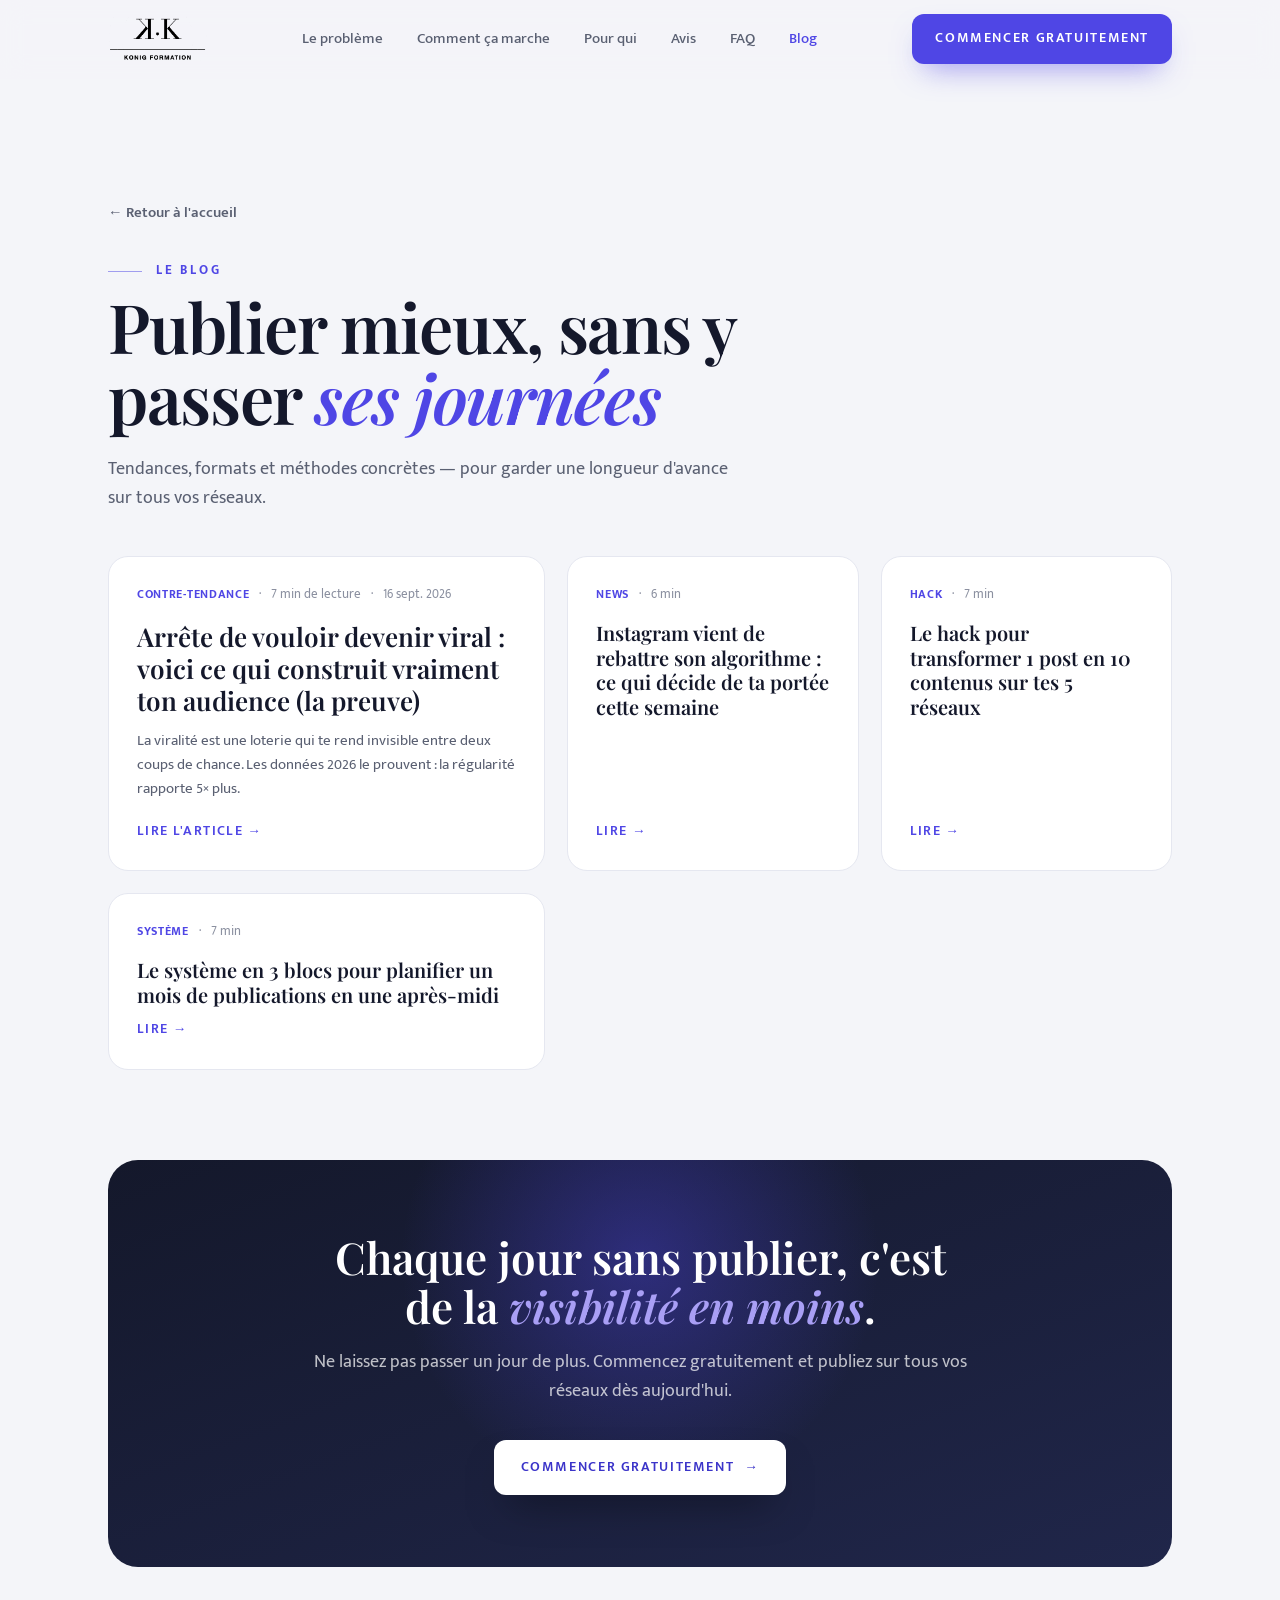
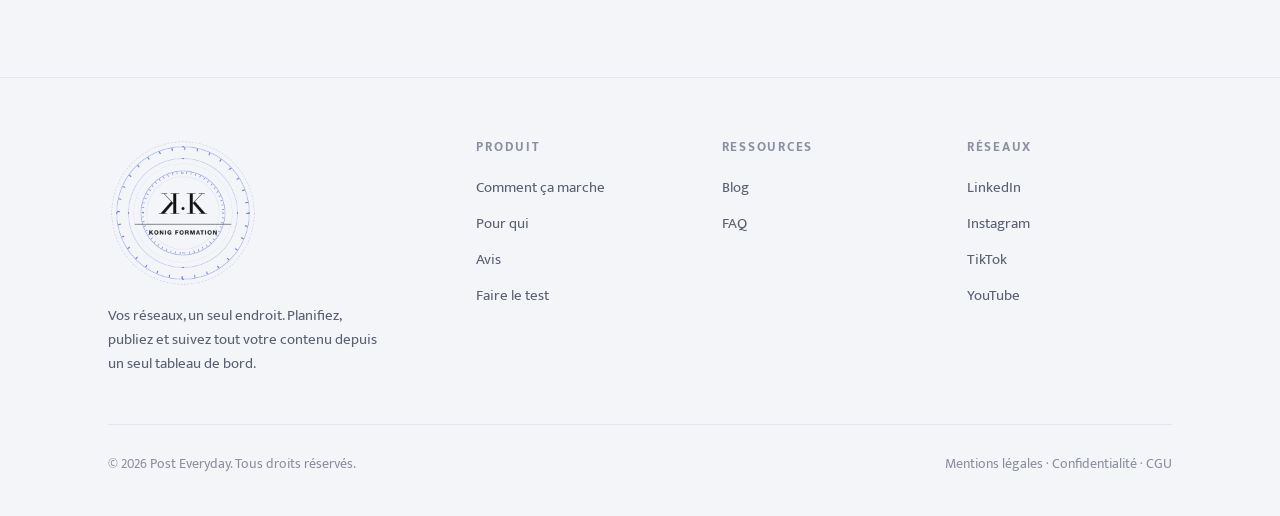
==== commit f7256673: "Logo Konig Formation à la place de Post Everyday (header, footer, favicon) sur toutes les pages Co-A" ====
--- a/blog.html
+++ b/blog.html
@@ -4,6 +4,7 @@
 <meta charset="UTF-8" />
 <meta name="viewport" content="width=device-width, initial-scale=1.0" />
 <title>Le blog | Post Everyday</title>
+<link rel="icon" type="image/png" href="assets/favicon.png" />
 <meta name="description" content="Tendances, formats et méthodes concrètes pour publier mieux sur tous vos réseaux — sans y passer vos journées. Le blog de Post Everyday." />
 <link rel="preconnect" href="https://fonts.googleapis.com">
 <link rel="preconnect" href="https://fonts.gstatic.com" crossorigin>
@@ -15,10 +16,7 @@
 <!-- NAVBAR -->
 <header class="nav" id="nav">
   <div class="wrap nav-inner">
-    <a href="index.html" class="logo">
-      <span class="mark"><svg viewBox="0 0 24 24" fill="none"><path d="M4 12h16M4 6h16M4 18h10" stroke="currentColor" stroke-width="2.4" stroke-linecap="round"/></svg></span>
-      Post Everyday
-    </a>
+    <a href="index.html" class="logo"><img src="assets/logo-konig.png" alt="Konig Formation" width="1340" height="620"></a>
     <nav class="links">
       <a href="index.html#freins">Le problème</a>
       <a href="index.html#comment">Comment ça marche</a>
@@ -89,10 +87,7 @@
   <div class="wrap">
     <div class="foot-top">
       <div class="foot-brand">
-        <a href="index.html" class="logo">
-          <span class="mark"><svg viewBox="0 0 24 24" fill="none"><path d="M4 12h16M4 6h16M4 18h10" stroke="currentColor" stroke-width="2.4" stroke-linecap="round"/></svg></span>
-          Post Everyday
-        </a>
+        <a href="index.html" class="logo"><img src="assets/logo-konig-full.png" alt="Konig Formation" width="900" height="900"></a>
         <p>Vos réseaux, un seul endroit. Planifiez, publiez et suivez tout votre contenu depuis un seul tableau de bord.</p>
       </div>
       <div class="fcol">
--- a/styles.css
+++ b/styles.css
@@ -72,6 +72,8 @@
   .logo{display:flex;align-items:center;gap:11px;font-family:"Playfair Display",serif;font-weight:600;font-size:21px;letter-spacing:-.01em}
   .logo .mark{width:34px;height:34px;border-radius:10px;background:var(--accent);display:grid;place-items:center;color:#fff;box-shadow:0 8px 18px -8px rgba(79,70,229,.7)}
   .logo .mark svg{width:19px;height:19px}
+  .logo img{height:46px;width:auto;display:block}
+  .foot-brand .logo img{height:150px}
   nav.links{display:flex;gap:34px}
   nav.links a{font-size:15px;color:var(--muted);font-weight:500;transition:color .18s}
   nav.links a:hover{color:var(--ink)}
